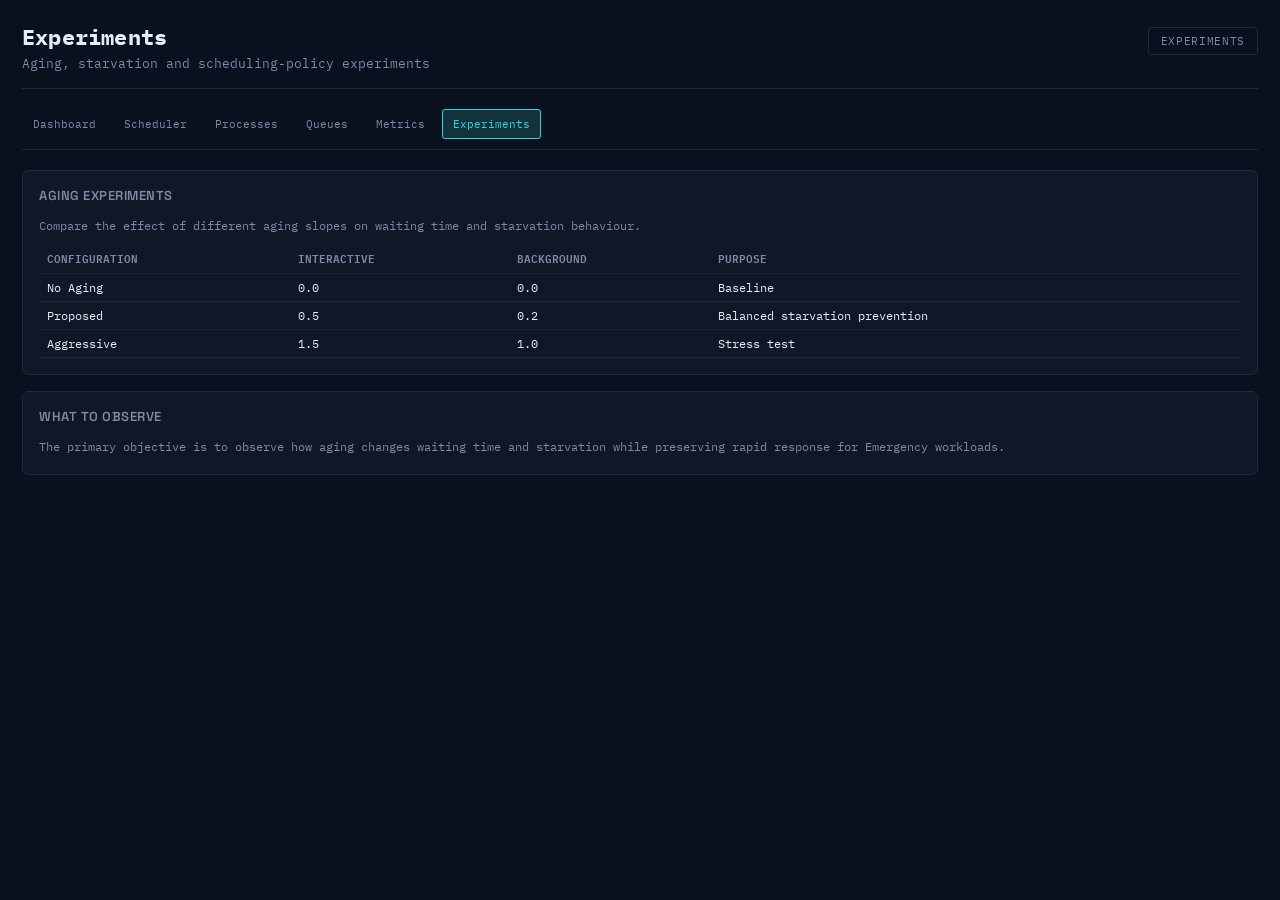
==== frontend/pages/experiments.html @ 885d2069 "build metrics and workload dashboard" ====
<!DOCTYPE html>
<html lang="en">

<head>

    <meta charset="UTF-8">
    <meta name="viewport" content="width=device-width, initial-scale=1.0">

    <title>Experiments - Medicore</title>

    <link rel="stylesheet" href="../css/style.css">

    <link rel="preconnect" href="https://fonts.googleapis.com">
    <link
        href="https://fonts.googleapis.com/css2?family=Space+Grotesk:wght@500;600;700&family=IBM+Plex+Mono:wght@400;500;600;700&display=swap"
        rel="stylesheet">

</head>

<body>

<div class="wrap">

    <div class="topbar">

        <div>
            <div class="title">
                Experiments
            </div>

            <div class="subtitle">
                Aging, starvation and scheduling-policy experiments
            </div>
        </div>

        <div class="status-pill">
            EXPERIMENTS
        </div>

    </div>


    <nav class="main-nav">

        <a href="../index.html" data-page>Dashboard</a>
        <a href="scheduler.html" data-page>Scheduler</a>
        <a href="processes.html" data-page>Processes</a>
        <a href="queues.html" data-page>Queues</a>
        <a href="metrics.html" data-page>Metrics</a>
        <a href="experiments.html" data-page>Experiments</a>

    </nav>


    <section class="panel">

        <h2>
            AGING EXPERIMENTS
        </h2>

        <p class="dashboard-description">

            Compare the effect of different aging slopes on waiting
            time and starvation behaviour.

        </p>

        <table class="results">

            <thead>

                <tr>
                    <th>CONFIGURATION</th>
                    <th>INTERACTIVE</th>
                    <th>BACKGROUND</th>
                    <th>PURPOSE</th>
                </tr>

            </thead>

            <tbody>

                <tr>
                    <td>No Aging</td>
                    <td>0.0</td>
                    <td>0.0</td>
                    <td>Baseline</td>
                </tr>

                <tr>
                    <td>Proposed</td>
                    <td>0.5</td>
                    <td>0.2</td>
                    <td>Balanced starvation prevention</td>
                </tr>

                <tr>
                    <td>Aggressive</td>
                    <td>1.5</td>
                    <td>1.0</td>
                    <td>Stress test</td>
                </tr>

            </tbody>

        </table>

    </section>


    <section class="panel">

        <h2>
            WHAT TO OBSERVE
        </h2>

        <p class="dashboard-description">

            The primary objective is to observe how aging changes
            waiting time and starvation while preserving rapid response
            for Emergency workloads.

        </p>

    </section>

</div>


<script src="../js/common.js"></script>

</body>
</html>
---- frontend/css/style.css ----
:root{
    --bg:#0A101E;
    --panel:#101827;
    --panel-2:#0D1420;
    --line:#1E293B;
    --text:#E7ECF5;
    --muted:#7C8AA5;
    --emergency:#F04353;
    --emergency-dim:#4A1E24;
    --interactive:#2DD4E8;
    --interactive-dim:#12333A;
    --background:#F5B84E;
    --background-dim:#3A2E17;
    --ok:#33D69F;
    --idle:#2A3446;
  }
  *{ box-sizing:border-box; }
  html,body{
    margin:0; padding:0; background:var(--bg); color:var(--text);
    font-family:'IBM Plex Mono', monospace;
    -webkit-font-smoothing:antialiased;
  }
  h1,h2,h3,.headline{ font-family:'Space Grotesk', sans-serif; }

  .wrap{ max-width:1280px; margin:0 auto; padding:22px 22px 60px; }

  .topbar{
    display:flex; align-items:baseline; justify-content:space-between;
    border-bottom:1px solid var(--line); padding-bottom:16px; margin-bottom:20px;
    flex-wrap:wrap; gap:10px;
  }
  .topbar .title{ font-size:22px; font-weight:700; letter-spacing:.2px; }
  .topbar .subtitle{ color:var(--muted); font-size:13px; margin-top:4px; }
  .status-pill{
    font-size:11px; padding:6px 12px; border-radius:3px; border:1px solid var(--line);
    color:var(--muted); letter-spacing:.06em; height:fit-content;
  }
  .status-pill.running{ color:var(--ok); border-color:var(--ok); }
  .status-pill.done{ color:var(--interactive); border-color:var(--interactive); }

  .grid{ display:grid; grid-template-columns: 340px 1fr; gap:20px; align-items:start; }
  @media (max-width: 900px){ .grid{ grid-template-columns: 1fr; } }

  .panel{
    background:var(--panel); border:1px solid var(--line); border-radius:6px;
    padding:16px;
  }
  .panel + .panel{ margin-top:16px; }
  .panel h2{ font-size:13px; margin:0 0 12px; color:var(--muted); font-weight:600; letter-spacing:.04em; }

  /* --- task intake --- */
  .task-row{
    display:grid; grid-template-columns: 4px 1fr auto; gap:10px; align-items:center;
    padding:8px 8px 8px 10px; border:1px solid var(--line); border-radius:4px; margin-bottom:6px;
    background:var(--panel-2);
  }
  .task-row .bar{ width:4px; align-self:stretch; border-radius:2px; }
  .task-row .info .name{ font-size:12.5px; font-weight:600; }
  .task-row .info .meta{ font-size:11px; color:var(--muted); margin-top:2px; }
  .task-row button{
    background:none; border:1px solid var(--line); color:var(--muted);
    border-radius:3px; width:22px; height:22px; cursor:pointer; font-size:13px; line-height:1;
  }
  .task-row button:hover{ color:var(--emergency); border-color:var(--emergency); }

  .queue-tag{ font-size:9.5px; padding:1px 6px; border-radius:2px; letter-spacing:.05em; }
  .queue-tag.q0{ background:var(--emergency-dim); color:var(--emergency); }
  .queue-tag.q1{ background:var(--interactive-dim); color:var(--interactive); }
  .queue-tag.q2{ background:var(--background-dim); color:var(--background); }

  .add-form{ display:grid; grid-template-columns: 1fr 1fr; gap:8px; margin-top:12px; }
  .add-form label{ font-size:10px; color:var(--muted); display:block; margin-bottom:4px; }
  .add-form input, .add-form select{
    width:100%; background:var(--panel-2); border:1px solid var(--line); color:var(--text);
    border-radius:4px; padding:7px 8px; font-family:inherit; font-size:12px;
  }
  .add-form .full{ grid-column:1 / -1; }
  .btn{
    background:var(--idle); border:1px solid var(--line); color:var(--text);
    border-radius:4px; padding:8px 12px; font-family:inherit; font-size:12px; cursor:pointer;
    font-weight:600;
  }
  .btn:hover{ border-color:var(--interactive); color:var(--interactive); }
  .btn.primary{ background:var(--interactive); color:#04222A; border-color:var(--interactive); }
  .btn.primary:hover{ opacity:.9; color:#04222A; }
  .btn:disabled{ opacity:.4; cursor:not-allowed; }
  .btn-row{ display:flex; gap:8px; margin-top:12px; flex-wrap:wrap; }
  .btn-row.presets .btn{ flex:1; min-width:120px; }

  .speed-row{ display:flex; align-items:center; gap:8px; margin-top:12px; font-size:11px; color:var(--muted); }
  .speed-row input[type=range]{ flex:1; }

  /* --- console --- */
  .now-running{
    display:flex; align-items:center; gap:12px; margin-bottom:14px;
  }
  .now-running .badge{
    padding:8px 14px; border-radius:4px; font-weight:700; font-size:13px;
    border:1px solid var(--line); background:var(--panel-2); color:var(--muted);
  }
  .now-running .badge.q0{ background:var(--emergency-dim); color:var(--emergency); border-color:var(--emergency); animation:pulse 1s infinite; }
  .now-running .badge.q1{ background:var(--interactive-dim); color:var(--interactive); border-color:var(--interactive); }
  .now-running .badge.q2{ background:var(--background-dim); color:var(--background); border-color:var(--background); }
  @keyframes pulse{ 0%,100%{ box-shadow:0 0 0 0 rgba(240,67,83,.4);} 50%{ box-shadow:0 0 0 6px rgba(240,67,83,0);} }
  .now-running .tick{ color:var(--muted); font-size:12px; }

  .gantt-wrap{
    background:var(--panel-2); border:1px solid var(--line); border-radius:4px;
    overflow-x:auto; padding:14px 14px 10px;
  }
  .gantt-row{ display:flex; align-items:center; height:26px; margin-bottom:4px; white-space:nowrap; }
  .gantt-row .pid-label{
    width:46px; flex:0 0 46px; font-size:10.5px; color:var(--muted); text-align:right; padding-right:8px;
  }
  .gantt-track{ position:relative; height:20px; }
  .gantt-block{
    position:absolute; top:0; height:20px; border-radius:2px; font-size:9.5px;
    display:flex; align-items:center; justify-content:center; color:#04121A; font-weight:700;
    overflow:hidden;
  }
  .gantt-block.q0{ background:var(--emergency); }
  .gantt-block.q1{ background:var(--interactive); }
  .gantt-block.q2{ background:var(--background); }
  .gantt-axis{ display:flex; font-size:9.5px; color:var(--muted); margin-top:2px; margin-left:46px; }

  .legend{ display:flex; gap:16px; margin:10px 0 16px; font-size:11px; color:var(--muted); }
  .legend span{ display:inline-flex; align-items:center; gap:6px; }
  .legend i{ width:9px; height:9px; border-radius:2px; display:inline-block; }
  .legend i.q0{ background:var(--emergency); }
  .legend i.q1{ background:var(--interactive); }
  .legend i.q2{ background:var(--background); }

  .tiles{ display:grid; grid-template-columns: repeat(5, 1fr); gap:10px; margin:16px 0; }
  @media (max-width: 760px){ .tiles{ grid-template-columns: repeat(2, 1fr); } }
  .tile{
    background:var(--panel-2); border:1px solid var(--line); border-radius:4px;
    padding:12px; text-align:center;
  }
  .tile .label{ font-size:9.5px; color:var(--muted); letter-spacing:.06em; }
  .tile .value{ font-size:24px; font-weight:700; font-family:'Space Grotesk',sans-serif; margin-top:4px; }
  .tile.alert{ border-color:var(--emergency); }
  .tile.alert .value{ color:var(--emergency); }
  .tile.good .value{ color:var(--ok); }

  table.results{ width:100%; border-collapse:collapse; font-size:11.5px; margin-top:6px; }
  table.results th{ text-align:left; color:var(--muted); font-weight:600; padding:6px 8px; border-bottom:1px solid var(--line); font-size:10.5px; }
  table.results td{ padding:6px 8px; border-bottom:1px solid var(--line); }

  .compare-bars{ display:grid; gap:14px; margin-top:6px; }
  .compare-metric .label{ font-size:11px; color:var(--muted); margin-bottom:6px; }
  .bar-line{ display:flex; align-items:center; gap:8px; margin-bottom:4px; }
  .bar-line .name{ width:70px; font-size:10.5px; color:var(--muted); flex:0 0 70px; }
  .bar-line .track{ flex:1; background:var(--panel-2); border-radius:3px; height:16px; position:relative; overflow:hidden; }
  .bar-line .fill{ height:100%; border-radius:3px; }
  .bar-line .fill.fcfs{ background:#8B98AC; }
  .bar-line .fill.amq{ background:var(--ok); }
  .bar-line .num{ width:52px; text-align:right; font-size:11px; flex:0 0 52px; }

  .empty-note{ color:var(--muted); font-size:12px; padding:20px; text-align:center; }
  .footnote{ color:var(--muted); font-size:10.5px; margin-top:18px; line-height:1.6; }
/* ================================
   MAIN NAVIGATION
   ================================ */

.main-nav {
    display: flex;
    gap: 6px;
    margin-bottom: 20px;
    border-bottom: 1px solid var(--line);
    padding-bottom: 10px;
    flex-wrap: wrap;
}

.main-nav a {
    color: var(--muted);
    text-decoration: none;
    font-size: 11px;
    padding: 7px 10px;
    border: 1px solid transparent;
    border-radius: 3px;
}

.main-nav a:hover {
    color: var(--interactive);
    border-color: var(--line);
}

.main-nav a.active {
    color: var(--interactive);
    border-color: var(--interactive);
    background: var(--interactive-dim);
}


/* ================================
   DASHBOARD
   ================================ */

.dashboard-description {
    color: var(--muted);
    font-size: 12px;
    line-height: 1.7;
    margin: 0;
}

.dashboard-grid {
    display: grid;
    grid-template-columns: repeat(3, 1fr);
    gap: 16px;
    margin-top: 16px;
}

.queue-card {
    min-height: 180px;
}

.queue-card h2 {
    color: var(--text);
    font-size: 18px;
    margin: 10px 0;
}

.queue-card p {
    color: var(--muted);
    font-size: 11px;
    line-height: 1.7;
}

.queue-number {
    font-family: 'Space Grotesk', sans-serif;
    font-size: 12px;
    font-weight: 700;
}

.queue-policy {
    margin-top: 20px;
    font-size: 9px;
    letter-spacing: .08em;
}


/* Queue-specific indicators */

.emergency-card {
    border-top: 3px solid var(--emergency);
}

.emergency-card .queue-number,
.emergency-card .queue-policy {
    color: var(--emergency);
}

.interactive-card {
    border-top: 3px solid var(--interactive);
}

.interactive-card .queue-number,
.interactive-card .queue-policy {
    color: var(--interactive);
}

.background-card {
    border-top: 3px solid var(--background);
}

.background-card .queue-number,
.background-card .queue-policy {
    color: var(--background);
}


@media (max-width: 900px) {

    .dashboard-grid {
        grid-template-columns: 1fr;
    }

}

.queue-process {
    border: 1px solid var(--line);
    background: var(--panel-2);
    padding: 12px;
    margin-top: 8px;
    font-size: 11px;
}

.queue-process strong {
    color: var(--interactive);
}

.queue-process span {
    color: var(--muted);
    margin-left: 10px;
}

.metric-box {
    min-height: 130px;
}

.metric-label {
    color: var(--muted);
    font-size: 10px;
    letter-spacing: .08em;
    margin-bottom: 12px;
}

.metric-value {
    font-family: 'Space Grotesk', sans-serif;
    font-size: 30px;
    font-weight: 700;
    color: var(--text);
}

.metric-unit {
    color: var(--muted);
    font-size: 9px;
    margin-top: 6px;
    text-transform: uppercase;
}
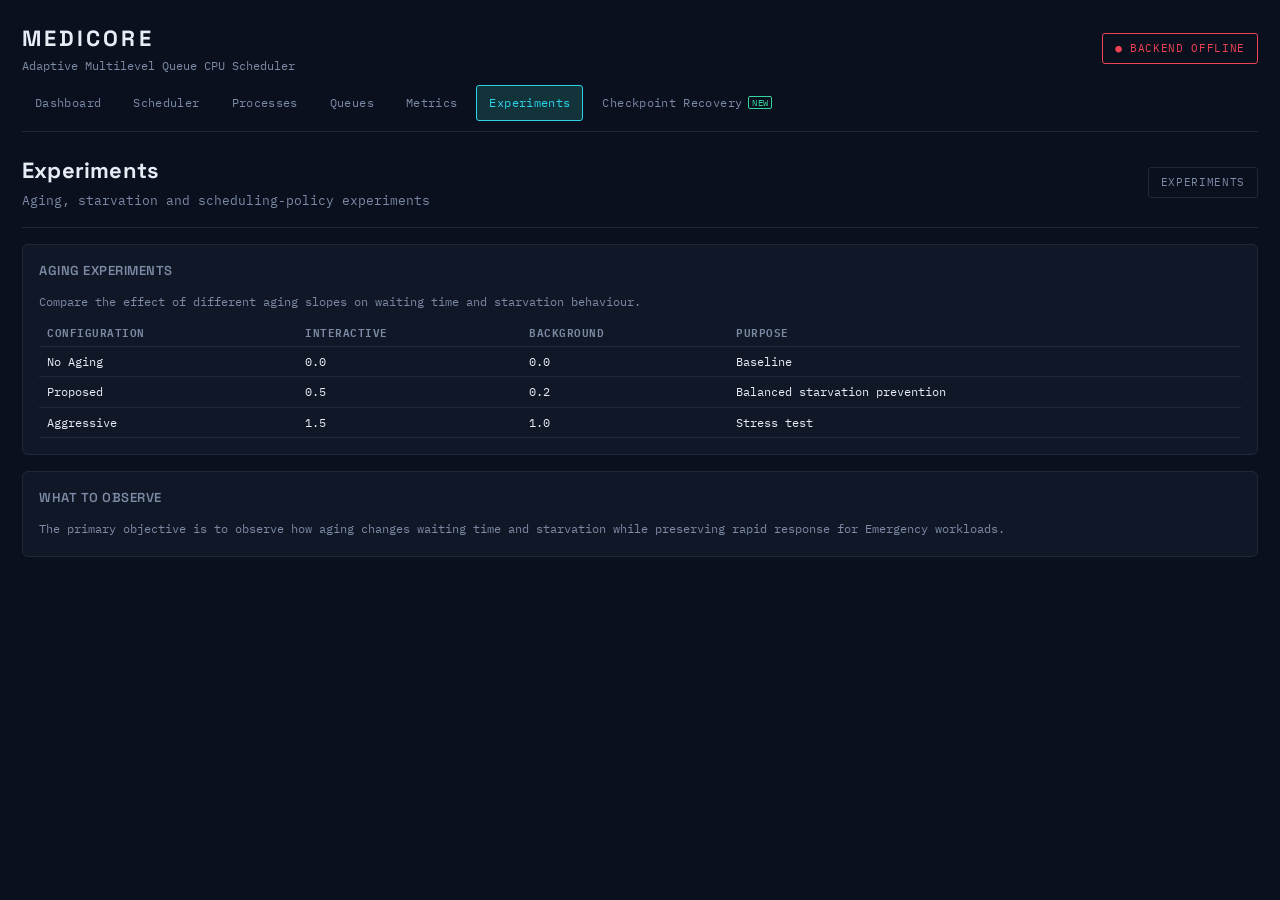
==== commit 20559839: "Add checkpoint-based recovery to Medicore please work" ====
--- a/frontend/pages/experiments.html
+++ b/frontend/pages/experiments.html
@@ -9,19 +9,17 @@
     <title>Experiments - Medicore</title>
 
     <link rel="stylesheet" href="../css/style.css">
-
-    <link rel="preconnect" href="https://fonts.googleapis.com">
-    <link
-        href="https://fonts.googleapis.com/css2?family=Space+Grotesk:wght@500;600;700&family=IBM+Plex+Mono:wght@400;500;600;700&display=swap"
-        rel="stylesheet">
-
+    
+        <script src="../js/nav.js" defer></script>
 </head>
 
 <body>
 
 <div class="wrap">
 
-    <div class="topbar">
+    <div id="medicore-nav"></div>
+
+    <div class="page-head">
 
         <div>
             <div class="title">
@@ -40,16 +38,7 @@
     </div>
 
 
-    <nav class="main-nav">
-
-        <a href="../index.html" data-page>Dashboard</a>
-        <a href="scheduler.html" data-page>Scheduler</a>
-        <a href="processes.html" data-page>Processes</a>
-        <a href="queues.html" data-page>Queues</a>
-        <a href="metrics.html" data-page>Metrics</a>
-        <a href="experiments.html" data-page>Experiments</a>
-
-    </nav>
+    
 
 
     <section class="panel">
@@ -65,6 +54,7 @@
 
         </p>
 
+        <div class="table-wrap">
         <table class="results">
 
             <thead>
@@ -104,6 +94,7 @@
             </tbody>
 
         </table>
+        </div>
 
     </section>
 
--- a/frontend/css/style.css
+++ b/frontend/css/style.css
@@ -1,321 +1,518 @@
-
-  :root{
-    --bg:#0A101E;
-    --panel:#101827;
-    --panel-2:#0D1420;
-    --line:#1E293B;
-    --text:#E7ECF5;
-    --muted:#7C8AA5;
-    --emergency:#F04353;
-    --emergency-dim:#4A1E24;
-    --interactive:#2DD4E8;
-    --interactive-dim:#12333A;
-    --background:#F5B84E;
-    --background-dim:#3A2E17;
-    --ok:#33D69F;
-    --idle:#2A3446;
-  }
-  *{ box-sizing:border-box; }
-  html,body{
-    margin:0; padding:0; background:var(--bg); color:var(--text);
-    font-family:'IBM Plex Mono', monospace;
-    -webkit-font-smoothing:antialiased;
-  }
-  h1,h2,h3,.headline{ font-family:'Space Grotesk', sans-serif; }
-
-  .wrap{ max-width:1280px; margin:0 auto; padding:22px 22px 60px; }
-
-  .topbar{
-    display:flex; align-items:baseline; justify-content:space-between;
-    border-bottom:1px solid var(--line); padding-bottom:16px; margin-bottom:20px;
-    flex-wrap:wrap; gap:10px;
-  }
-  .topbar .title{ font-size:22px; font-weight:700; letter-spacing:.2px; }
-  .topbar .subtitle{ color:var(--muted); font-size:13px; margin-top:4px; }
-  .status-pill{
-    font-size:11px; padding:6px 12px; border-radius:3px; border:1px solid var(--line);
-    color:var(--muted); letter-spacing:.06em; height:fit-content;
-  }
-  .status-pill.running{ color:var(--ok); border-color:var(--ok); }
-  .status-pill.done{ color:var(--interactive); border-color:var(--interactive); }
-
-  .grid{ display:grid; grid-template-columns: 340px 1fr; gap:20px; align-items:start; }
-  @media (max-width: 900px){ .grid{ grid-template-columns: 1fr; } }
-
-  .panel{
-    background:var(--panel); border:1px solid var(--line); border-radius:6px;
-    padding:16px;
-  }
-  .panel + .panel{ margin-top:16px; }
-  .panel h2{ font-size:13px; margin:0 0 12px; color:var(--muted); font-weight:600; letter-spacing:.04em; }
-
-  /* --- task intake --- */
-  .task-row{
-    display:grid; grid-template-columns: 4px 1fr auto; gap:10px; align-items:center;
-    padding:8px 8px 8px 10px; border:1px solid var(--line); border-radius:4px; margin-bottom:6px;
-    background:var(--panel-2);
-  }
-  .task-row .bar{ width:4px; align-self:stretch; border-radius:2px; }
-  .task-row .info .name{ font-size:12.5px; font-weight:600; }
-  .task-row .info .meta{ font-size:11px; color:var(--muted); margin-top:2px; }
-  .task-row button{
-    background:none; border:1px solid var(--line); color:var(--muted);
-    border-radius:3px; width:22px; height:22px; cursor:pointer; font-size:13px; line-height:1;
-  }
-  .task-row button:hover{ color:var(--emergency); border-color:var(--emergency); }
-
-  .queue-tag{ font-size:9.5px; padding:1px 6px; border-radius:2px; letter-spacing:.05em; }
-  .queue-tag.q0{ background:var(--emergency-dim); color:var(--emergency); }
-  .queue-tag.q1{ background:var(--interactive-dim); color:var(--interactive); }
-  .queue-tag.q2{ background:var(--background-dim); color:var(--background); }
-
-  .add-form{ display:grid; grid-template-columns: 1fr 1fr; gap:8px; margin-top:12px; }
-  .add-form label{ font-size:10px; color:var(--muted); display:block; margin-bottom:4px; }
-  .add-form input, .add-form select{
-    width:100%; background:var(--panel-2); border:1px solid var(--line); color:var(--text);
-    border-radius:4px; padding:7px 8px; font-family:inherit; font-size:12px;
-  }
-  .add-form .full{ grid-column:1 / -1; }
-  .btn{
-    background:var(--idle); border:1px solid var(--line); color:var(--text);
-    border-radius:4px; padding:8px 12px; font-family:inherit; font-size:12px; cursor:pointer;
-    font-weight:600;
-  }
-  .btn:hover{ border-color:var(--interactive); color:var(--interactive); }
-  .btn.primary{ background:var(--interactive); color:#04222A; border-color:var(--interactive); }
-  .btn.primary:hover{ opacity:.9; color:#04222A; }
-  .btn:disabled{ opacity:.4; cursor:not-allowed; }
-  .btn-row{ display:flex; gap:8px; margin-top:12px; flex-wrap:wrap; }
-  .btn-row.presets .btn{ flex:1; min-width:120px; }
-
-  .speed-row{ display:flex; align-items:center; gap:8px; margin-top:12px; font-size:11px; color:var(--muted); }
-  .speed-row input[type=range]{ flex:1; }
-
-  /* --- console --- */
-  .now-running{
-    display:flex; align-items:center; gap:12px; margin-bottom:14px;
-  }
-  .now-running .badge{
-    padding:8px 14px; border-radius:4px; font-weight:700; font-size:13px;
-    border:1px solid var(--line); background:var(--panel-2); color:var(--muted);
-  }
-  .now-running .badge.q0{ background:var(--emergency-dim); color:var(--emergency); border-color:var(--emergency); animation:pulse 1s infinite; }
-  .now-running .badge.q1{ background:var(--interactive-dim); color:var(--interactive); border-color:var(--interactive); }
-  .now-running .badge.q2{ background:var(--background-dim); color:var(--background); border-color:var(--background); }
-  @keyframes pulse{ 0%,100%{ box-shadow:0 0 0 0 rgba(240,67,83,.4);} 50%{ box-shadow:0 0 0 6px rgba(240,67,83,0);} }
-  .now-running .tick{ color:var(--muted); font-size:12px; }
-
-  .gantt-wrap{
-    background:var(--panel-2); border:1px solid var(--line); border-radius:4px;
-    overflow-x:auto; padding:14px 14px 10px;
-  }
-  .gantt-row{ display:flex; align-items:center; height:26px; margin-bottom:4px; white-space:nowrap; }
-  .gantt-row .pid-label{
-    width:46px; flex:0 0 46px; font-size:10.5px; color:var(--muted); text-align:right; padding-right:8px;
-  }
-  .gantt-track{ position:relative; height:20px; }
-  .gantt-block{
-    position:absolute; top:0; height:20px; border-radius:2px; font-size:9.5px;
-    display:flex; align-items:center; justify-content:center; color:#04121A; font-weight:700;
-    overflow:hidden;
-  }
-  .gantt-block.q0{ background:var(--emergency); }
-  .gantt-block.q1{ background:var(--interactive); }
-  .gantt-block.q2{ background:var(--background); }
-  .gantt-axis{ display:flex; font-size:9.5px; color:var(--muted); margin-top:2px; margin-left:46px; }
-
-  .legend{ display:flex; gap:16px; margin:10px 0 16px; font-size:11px; color:var(--muted); }
-  .legend span{ display:inline-flex; align-items:center; gap:6px; }
-  .legend i{ width:9px; height:9px; border-radius:2px; display:inline-block; }
-  .legend i.q0{ background:var(--emergency); }
-  .legend i.q1{ background:var(--interactive); }
-  .legend i.q2{ background:var(--background); }
-
-  .tiles{ display:grid; grid-template-columns: repeat(5, 1fr); gap:10px; margin:16px 0; }
-  @media (max-width: 760px){ .tiles{ grid-template-columns: repeat(2, 1fr); } }
-  .tile{
-    background:var(--panel-2); border:1px solid var(--line); border-radius:4px;
-    padding:12px; text-align:center;
-  }
-  .tile .label{ font-size:9.5px; color:var(--muted); letter-spacing:.06em; }
-  .tile .value{ font-size:24px; font-weight:700; font-family:'Space Grotesk',sans-serif; margin-top:4px; }
-  .tile.alert{ border-color:var(--emergency); }
-  .tile.alert .value{ color:var(--emergency); }
-  .tile.good .value{ color:var(--ok); }
-
-  table.results{ width:100%; border-collapse:collapse; font-size:11.5px; margin-top:6px; }
-  table.results th{ text-align:left; color:var(--muted); font-weight:600; padding:6px 8px; border-bottom:1px solid var(--line); font-size:10.5px; }
-  table.results td{ padding:6px 8px; border-bottom:1px solid var(--line); }
-
-  .compare-bars{ display:grid; gap:14px; margin-top:6px; }
-  .compare-metric .label{ font-size:11px; color:var(--muted); margin-bottom:6px; }
-  .bar-line{ display:flex; align-items:center; gap:8px; margin-bottom:4px; }
-  .bar-line .name{ width:70px; font-size:10.5px; color:var(--muted); flex:0 0 70px; }
-  .bar-line .track{ flex:1; background:var(--panel-2); border-radius:3px; height:16px; position:relative; overflow:hidden; }
-  .bar-line .fill{ height:100%; border-radius:3px; }
-  .bar-line .fill.fcfs{ background:#8B98AC; }
-  .bar-line .fill.amq{ background:var(--ok); }
-  .bar-line .num{ width:52px; text-align:right; font-size:11px; flex:0 0 52px; }
-
-  .empty-note{ color:var(--muted); font-size:12px; padding:20px; text-align:center; }
-  .footnote{ color:var(--muted); font-size:10.5px; margin-top:18px; line-height:1.6; }
-/* ================================
-   MAIN NAVIGATION
-   ================================ */
+/* ==========================================================================
+   Medicore — shared stylesheet
+   Dark clinical-console theme. Fonts are loaded here so every page gets the
+   same typography no matter which HTML file is opened first.
+   ========================================================================== */
+@import url("https://fonts.googleapis.com/css2?family=Space+Grotesk:wght@500;600;700&family=IBM+Plex+Mono:wght@400;500;600;700&display=swap");
+
+:root {
+  --bg: #0A101E;
+  --panel: #101827;
+  --panel-2: #0D1420;
+  --line: #1E293B;
+  --text: #E7ECF5;
+  --muted: #7C8AA5;
+  --emergency: #F04353;
+  --emergency-dim: #4A1E24;
+  --interactive: #2DD4E8;
+  --interactive-dim: #12333A;
+  --background: #F5B84E;
+  --background-dim: #3A2E17;
+  --ok: #33D69F;
+  --ok-dim: #123B30;
+  --warn: #F5B84E;
+  --idle: #2A3446;
+
+  --font-body: 'IBM Plex Mono', ui-monospace, SFMono-Regular, Menlo, Consolas, monospace;
+  --font-head: 'Space Grotesk', system-ui, -apple-system, 'Segoe UI', sans-serif;
+
+  --space-1: 6px;
+  --space-2: 10px;
+  --space-3: 16px;
+  --space-4: 22px;
+  --radius: 6px;
+  --radius-sm: 4px;
+}
+
+* { box-sizing: border-box; }
+
+html, body {
+  margin: 0;
+  padding: 0;
+  background: var(--bg);
+  color: var(--text);
+  font-family: var(--font-body);
+  font-size: 14px;
+  line-height: 1.5;
+  -webkit-font-smoothing: antialiased;
+}
+
+h1, h2, h3, .headline { font-family: var(--font-head); }
+h1 { font-size: 20px; margin: 0 0 var(--space-2); letter-spacing: .02em; }
+a { color: var(--interactive); }
+
+:focus-visible {
+  outline: 2px solid var(--interactive);
+  outline-offset: 2px;
+}
+
+/* ---------- page frame ---------- */
+
+.wrap, .app {
+  max-width: 1280px;
+  margin: 0 auto;
+  padding: var(--space-4) var(--space-4) 60px;
+}
+
+.topbar, .page-head {
+  display: flex;
+  align-items: center;
+  justify-content: space-between;
+  gap: var(--space-2);
+  flex-wrap: wrap;
+  border-bottom: 1px solid var(--line);
+  padding-bottom: var(--space-3);
+  margin-bottom: var(--space-3);
+}
+
+.topbar .title, .page-head .title { font-size: 22px; font-weight: 700; letter-spacing: .2px; font-family: var(--font-head); }
+.topbar .subtitle, .page-head .subtitle { color: var(--muted); font-size: 13px; margin-top: 4px; }
+
+.brand {
+  font-family: var(--font-head);
+  font-size: 22px;
+  font-weight: 700;
+  letter-spacing: .14em;
+}
+
+.site-header { margin-bottom: var(--space-2); border-bottom: 0; padding-bottom: 0; }
+.site-header .subtitle { color: var(--muted); font-size: 12px; margin-top: 2px; }
+
+.status-pill, .top-status, .status {
+  font-size: 11px;
+  padding: 6px 12px;
+  border-radius: 3px;
+  border: 1px solid var(--line);
+  color: var(--muted);
+  letter-spacing: .06em;
+  height: fit-content;
+  white-space: nowrap;
+}
+.status-pill.running { color: var(--ok); border-color: var(--ok); }
+.status-pill.done { color: var(--interactive); border-color: var(--interactive); }
+.status-pill.ok, .top-status.ok { color: var(--ok); border-color: var(--ok); }
+.status-pill.warn { color: var(--warn); border-color: var(--warn); }
+.status-pill.bad, .top-status.bad { color: var(--emergency); border-color: var(--emergency); }
+
+/* ---------- navigation (rendered by js/nav.js) ---------- */
 
 .main-nav {
-    display: flex;
-    gap: 6px;
-    margin-bottom: 20px;
-    border-bottom: 1px solid var(--line);
-    padding-bottom: 10px;
-    flex-wrap: wrap;
+  display: flex;
+  gap: var(--space-1);
+  margin-bottom: var(--space-4);
+  border-bottom: 1px solid var(--line);
+  padding-bottom: var(--space-2);
+  flex-wrap: wrap;
 }
 
 .main-nav a {
-    color: var(--muted);
-    text-decoration: none;
-    font-size: 11px;
-    padding: 7px 10px;
-    border: 1px solid transparent;
-    border-radius: 3px;
-}
-
-.main-nav a:hover {
-    color: var(--interactive);
-    border-color: var(--line);
-}
-
+  color: var(--muted);
+  text-decoration: none;
+  font-size: 12px;
+  padding: 8px 12px;
+  border: 1px solid transparent;
+  border-radius: 3px;
+  letter-spacing: .03em;
+  transition: color .15s, border-color .15s, background .15s;
+}
+.main-nav a:hover { color: var(--interactive); border-color: var(--line); }
 .main-nav a.active {
-    color: var(--interactive);
-    border-color: var(--interactive);
-    background: var(--interactive-dim);
-}
-
-
-/* ================================
-   DASHBOARD
-   ================================ */
+  color: var(--interactive);
+  border-color: var(--interactive);
+  background: var(--interactive-dim);
+}
+.main-nav a.nav-new::after {
+  content: "NEW";
+  margin-left: 6px;
+  font-size: 8.5px;
+  color: var(--ok);
+  border: 1px solid var(--ok);
+  border-radius: 2px;
+  padding: 0 3px;
+  vertical-align: 1px;
+}
+
+/* ---------- layout primitives ---------- */
+
+.grid { display: grid; grid-template-columns: 340px minmax(0, 1fr); gap: 20px; align-items: start; }
+.grid > * { min-width: 0; }
+
+.panel {
+  background: var(--panel);
+  border: 1px solid var(--line);
+  border-radius: var(--radius);
+  padding: var(--space-3);
+}
+.panel + .panel { margin-top: var(--space-3); }
+.panel h1 { font-size: 16px; margin: 0 0 var(--space-2); }
+.panel h2 {
+  font-size: 13px;
+  margin: 0 0 12px;
+  color: var(--muted);
+  font-weight: 600;
+  letter-spacing: .04em;
+}
+.panel-title {
+  font-family: var(--font-head);
+  font-size: 13px;
+  font-weight: 600;
+  letter-spacing: .04em;
+  color: var(--muted);
+  margin-bottom: 12px;
+}
+.panel .dashboard-grid .panel { margin-top: 0; }
 
 .dashboard-description {
-    color: var(--muted);
-    font-size: 12px;
-    line-height: 1.7;
-    margin: 0;
+  color: var(--muted);
+  font-size: 12px;
+  line-height: 1.7;
+  margin: 0;
 }
 
 .dashboard-grid {
-    display: grid;
-    grid-template-columns: repeat(3, 1fr);
-    gap: 16px;
-    margin-top: 16px;
-}
-
-.queue-card {
-    min-height: 180px;
-}
-
-.queue-card h2 {
-    color: var(--text);
-    font-size: 18px;
-    margin: 10px 0;
-}
-
-.queue-card p {
-    color: var(--muted);
-    font-size: 11px;
-    line-height: 1.7;
-}
-
-.queue-number {
-    font-family: 'Space Grotesk', sans-serif;
-    font-size: 12px;
-    font-weight: 700;
-}
-
-.queue-policy {
-    margin-top: 20px;
-    font-size: 9px;
-    letter-spacing: .08em;
-}
-
-
-/* Queue-specific indicators */
-
-.emergency-card {
-    border-top: 3px solid var(--emergency);
-}
-
-.emergency-card .queue-number,
-.emergency-card .queue-policy {
-    color: var(--emergency);
-}
-
-.interactive-card {
-    border-top: 3px solid var(--interactive);
-}
-
-.interactive-card .queue-number,
-.interactive-card .queue-policy {
-    color: var(--interactive);
-}
-
-.background-card {
-    border-top: 3px solid var(--background);
-}
-
-.background-card .queue-number,
-.background-card .queue-policy {
-    color: var(--background);
-}
-
+  display: grid;
+  grid-template-columns: repeat(auto-fit, minmax(210px, 1fr));
+  gap: var(--space-3);
+  margin-top: var(--space-3);
+}
+
+/* ---------- queue cards / metric boxes ---------- */
+
+.queue-card { min-height: 180px; }
+.queue-card h2 { color: var(--text); font-size: 18px; margin: 10px 0; letter-spacing: 0; }
+.queue-card p { color: var(--muted); font-size: 12px; line-height: 1.7; margin: 0; }
+.queue-number { font-family: var(--font-head); font-size: 12px; font-weight: 700; }
+.queue-policy { margin-top: 20px; font-size: 10px; letter-spacing: .08em; }
+
+.emergency-card { border-top: 3px solid var(--emergency); }
+.emergency-card .queue-number, .emergency-card .queue-policy { color: var(--emergency); }
+.interactive-card { border-top: 3px solid var(--interactive); }
+.interactive-card .queue-number, .interactive-card .queue-policy { color: var(--interactive); }
+.background-card { border-top: 3px solid var(--background); }
+.background-card .queue-number, .background-card .queue-policy { color: var(--background); }
+
+.queue-process {
+  border: 1px solid var(--line);
+  border-radius: var(--radius-sm);
+  background: var(--panel-2);
+  padding: 12px;
+  margin-top: 8px;
+  font-size: 12px;
+}
+.queue-process strong { color: var(--interactive); }
+.queue-process span { color: var(--muted); margin-left: 10px; }
+
+.metric-box { min-height: 130px; }
+.metric-label { color: var(--muted); font-size: 10px; letter-spacing: .08em; margin-bottom: 12px; }
+.metric-value { font-family: var(--font-head); font-size: 30px; font-weight: 700; color: var(--text); line-height: 1.1; }
+.metric-unit { color: var(--muted); font-size: 10px; margin-top: 6px; text-transform: uppercase; }
+
+/* ---------- buttons ---------- */
+
+.btn, .button {
+  display: inline-flex;
+  align-items: center;
+  justify-content: center;
+  gap: 6px;
+  background: var(--idle);
+  border: 1px solid var(--line);
+  color: var(--text);
+  border-radius: var(--radius-sm);
+  padding: 9px 14px;
+  font-family: inherit;
+  font-size: 12px;
+  font-weight: 600;
+  letter-spacing: .03em;
+  line-height: 1.2;
+  text-decoration: none;
+  cursor: pointer;
+  transition: border-color .15s, color .15s, background .15s, opacity .15s;
+}
+.btn:hover, .button:hover { border-color: var(--interactive); color: var(--interactive); }
+.btn.primary { background: var(--interactive); color: #04222A; border-color: var(--interactive); }
+.btn.primary:hover { opacity: .9; color: #04222A; }
+.btn.danger { border-color: var(--emergency); color: var(--emergency); background: transparent; }
+.btn.danger:hover { background: var(--emergency-dim); color: var(--emergency); border-color: var(--emergency); }
+.btn.success { border-color: var(--ok); color: var(--ok); background: transparent; }
+.btn.success:hover { background: var(--ok-dim); color: var(--ok); border-color: var(--ok); }
+.btn.small { padding: 4px 9px; font-size: 11px; }
+.btn:disabled, .btn[aria-busy="true"] { opacity: .45; cursor: not-allowed; }
+.btn[aria-busy="true"]::before {
+  content: "";
+  width: 11px; height: 11px;
+  border: 2px solid currentColor; border-right-color: transparent; border-radius: 50%;
+  animation: spin .7s linear infinite;
+}
+/* legacy anchor-style button used on the dashboard */
+.button { background: transparent; border-color: var(--interactive); color: var(--interactive); }
+.button:hover { background: var(--interactive-dim); }
+
+.btn-row { display: flex; gap: 8px; margin-top: 12px; flex-wrap: wrap; }
+.btn-row.presets .btn { flex: 1; min-width: 110px; }
+.btn-row .btn.grow { flex: 1; }
+
+/* ---------- forms ---------- */
+
+.add-form, .form-grid { display: grid; grid-template-columns: 1fr 1fr; gap: 8px; margin-top: 12px; }
+.add-form label, .form-grid label, .field-label {
+  font-size: 10px; color: var(--muted); display: block; margin-bottom: 4px; letter-spacing: .04em;
+}
+.add-form input, .add-form select, .form-grid input, .form-grid select, .control {
+  width: 100%;
+  background: var(--panel-2);
+  border: 1px solid var(--line);
+  color: var(--text);
+  border-radius: var(--radius-sm);
+  padding: 8px 9px;
+  font-family: inherit;
+  font-size: 12px;
+}
+.add-form input:focus, .add-form select:focus, .form-grid input:focus, .form-grid select:focus, .control:focus {
+  border-color: var(--interactive);
+  outline: none;
+}
+.add-form .full, .form-grid .full { grid-column: 1 / -1; }
+
+.speed-row { display: flex; align-items: center; gap: 8px; margin-top: 12px; font-size: 11px; color: var(--muted); }
+.speed-row input[type=range] { flex: 1; }
+
+/* ---------- scheduler console ---------- */
+
+.task-row {
+  display: grid;
+  grid-template-columns: 4px 1fr auto;
+  gap: 10px;
+  align-items: center;
+  padding: 8px 8px 8px 10px;
+  border: 1px solid var(--line);
+  border-radius: var(--radius-sm);
+  margin-bottom: 6px;
+  background: var(--panel-2);
+}
+.task-row .bar { width: 4px; align-self: stretch; border-radius: 2px; }
+.task-row .info .name { font-size: 12.5px; font-weight: 600; }
+.task-row .info .meta { font-size: 11px; color: var(--muted); margin-top: 2px; }
+.task-row button {
+  background: none; border: 1px solid var(--line); color: var(--muted);
+  border-radius: 3px; width: 24px; height: 24px; cursor: pointer; font-size: 13px; line-height: 1;
+}
+.task-row button:hover { color: var(--emergency); border-color: var(--emergency); }
+
+.queue-tag { font-size: 9.5px; padding: 1px 6px; border-radius: 2px; letter-spacing: .05em; }
+.queue-tag.q0 { background: var(--emergency-dim); color: var(--emergency); }
+.queue-tag.q1 { background: var(--interactive-dim); color: var(--interactive); }
+.queue-tag.q2 { background: var(--background-dim); color: var(--background); }
+
+.now-running { display: flex; align-items: center; flex-wrap: wrap; gap: 12px; margin-bottom: 14px; }
+.now-running .badge {
+  padding: 8px 14px; border-radius: var(--radius-sm); font-weight: 700; font-size: 13px;
+  border: 1px solid var(--line); background: var(--panel-2); color: var(--muted);
+}
+.now-running .badge.q0 { background: var(--emergency-dim); color: var(--emergency); border-color: var(--emergency); animation: pulse 1s infinite; }
+.now-running .badge.q1 { background: var(--interactive-dim); color: var(--interactive); border-color: var(--interactive); }
+.now-running .badge.q2 { background: var(--background-dim); color: var(--background); border-color: var(--background); }
+.now-running .tick { color: var(--muted); font-size: 12px; }
+
+@keyframes pulse { 0%, 100% { box-shadow: 0 0 0 0 rgba(240,67,83,.4); } 50% { box-shadow: 0 0 0 6px rgba(240,67,83,0); } }
+@keyframes spin { to { transform: rotate(360deg); } }
+
+.gantt-wrap {
+  background: var(--panel-2);
+  border: 1px solid var(--line);
+  border-radius: var(--radius-sm);
+  overflow-x: auto;
+  padding: 14px 14px 10px;
+}
+.gantt-row { display: flex; align-items: center; height: 26px; margin-bottom: 4px; white-space: nowrap; }
+.gantt-row .pid-label { width: 46px; flex: 0 0 46px; font-size: 11px; color: var(--muted); text-align: right; padding-right: 8px; }
+.gantt-track { position: relative; height: 20px; }
+.gantt-block {
+  position: absolute; top: 0; height: 20px; border-radius: 2px; font-size: 9.5px;
+  display: flex; align-items: center; justify-content: center; color: #04121A; font-weight: 700; overflow: hidden;
+}
+.gantt-block.q0 { background: var(--emergency); }
+.gantt-block.q1 { background: var(--interactive); }
+.gantt-block.q2 { background: var(--background); }
+.gantt-axis { display: flex; font-size: 10px; color: var(--muted); margin-top: 2px; margin-left: 46px; }
+
+.legend { display: flex; flex-wrap: wrap; gap: 16px; margin: 10px 0 16px; font-size: 11px; color: var(--muted); }
+.legend span { display: inline-flex; align-items: center; gap: 6px; }
+.legend i { width: 9px; height: 9px; border-radius: 2px; display: inline-block; }
+.legend i.q0 { background: var(--emergency); }
+.legend i.q1 { background: var(--interactive); }
+.legend i.q2 { background: var(--background); }
+
+.tiles { display: grid; grid-template-columns: repeat(5, minmax(0, 1fr)); gap: 10px; margin: 16px 0; }
+.tiles.cols-6 { grid-template-columns: repeat(6, minmax(0, 1fr)); }
+.tiles.cols-4 { grid-template-columns: repeat(4, minmax(0, 1fr)); }
+.tile {
+  background: var(--panel-2); border: 1px solid var(--line); border-radius: var(--radius-sm);
+  padding: 12px; text-align: center; min-width: 0;
+}
+.tile .label { font-size: 10px; color: var(--muted); letter-spacing: .06em; }
+.tile .value { font-size: 24px; font-weight: 700; font-family: var(--font-head); margin-top: 4px; overflow-wrap: anywhere; }
+.tile .sub { font-size: 10px; color: var(--muted); margin-top: 2px; }
+.tile.alert { border-color: var(--emergency); }
+.tile.alert .value { color: var(--emergency); }
+.tile.good .value { color: var(--ok); }
+.tile.warn .value { color: var(--warn); }
+
+/* ---------- tables ---------- */
+
+.table-wrap { overflow-x: auto; -webkit-overflow-scrolling: touch; }
+
+table { width: 100%; border-collapse: collapse; font-size: 12px; }
+table th {
+  text-align: left; color: var(--muted); font-weight: 600; padding: 8px 10px;
+  border-bottom: 1px solid var(--line); font-size: 10.5px; letter-spacing: .05em; white-space: nowrap;
+}
+table td { padding: 8px 10px; border-bottom: 1px solid var(--line); vertical-align: middle; }
+table tbody tr:hover td { background: rgba(255, 255, 255, .02); }
+table.results { margin-top: 6px; }
+table.results th { padding: 6px 8px; }
+table.results td { padding: 6px 8px; font-size: 11.5px; }
+
+.compare-bars { display: grid; gap: 14px; margin-top: 6px; }
+.compare-metric .label { font-size: 11px; color: var(--muted); margin-bottom: 6px; }
+.bar-line { display: flex; align-items: center; gap: 8px; margin-bottom: 4px; }
+.bar-line .name { width: 70px; font-size: 10.5px; color: var(--muted); flex: 0 0 70px; }
+.bar-line .track { flex: 1; background: var(--panel-2); border-radius: 3px; height: 16px; position: relative; overflow: hidden; }
+.bar-line .fill { height: 100%; border-radius: 3px; }
+.bar-line .fill.fcfs { background: #8B98AC; }
+.bar-line .fill.amq { background: var(--ok); }
+.bar-line .num { width: 52px; text-align: right; font-size: 11px; flex: 0 0 52px; }
+
+.empty-note { color: var(--muted); font-size: 12px; padding: 20px; text-align: center; }
+.footnote { color: var(--muted); font-size: 11px; margin-top: 18px; line-height: 1.6; }
+
+footer {
+  margin-top: 40px;
+  padding-top: var(--space-3);
+  border-top: 1px solid var(--line);
+  text-align: center;
+  color: var(--muted);
+  font-size: 11px;
+  letter-spacing: .08em;
+}
+
+/* ---------- feedback: toasts, banners, badges ---------- */
+
+.toast-stack {
+  position: fixed; right: 16px; bottom: 16px; z-index: 1000;
+  display: flex; flex-direction: column; gap: 8px; max-width: min(380px, calc(100vw - 32px));
+}
+.toast {
+  background: var(--panel); border: 1px solid var(--line); border-left-width: 4px; border-radius: var(--radius-sm);
+  padding: 10px 14px; font-size: 12px; line-height: 1.5; box-shadow: 0 6px 24px rgba(0, 0, 0, .45);
+  animation: toast-in .18s ease-out;
+}
+.toast.success { border-left-color: var(--ok); }
+.toast.error { border-left-color: var(--emergency); }
+.toast.info { border-left-color: var(--interactive); }
+@keyframes toast-in { from { opacity: 0; transform: translateY(8px); } to { opacity: 1; transform: none; } }
+
+.banner {
+  border: 1px solid var(--line); border-left-width: 4px; border-radius: var(--radius-sm);
+  background: var(--panel); padding: 10px 14px; font-size: 12px; line-height: 1.6; margin-bottom: var(--space-3);
+}
+.banner.info { border-left-color: var(--interactive); }
+.banner.warn { border-left-color: var(--warn); }
+.banner.error { border-left-color: var(--emergency); }
+.banner.success { border-left-color: var(--ok); }
+.banner strong { color: var(--text); }
+.banner code, .code {
+  background: var(--panel-2); border: 1px solid var(--line); border-radius: 3px; padding: 1px 6px; font-size: 11.5px;
+}
+
+.badge-tag {
+  display: inline-block; font-size: 10px; font-weight: 600; letter-spacing: .05em;
+  padding: 2px 7px; border-radius: 3px; border: 1px solid var(--line); color: var(--muted); white-space: nowrap;
+}
+.badge-tag.ok { color: var(--ok); border-color: var(--ok); background: var(--ok-dim); }
+.badge-tag.bad { color: var(--emergency); border-color: var(--emergency); background: var(--emergency-dim); }
+.badge-tag.warn { color: var(--warn); border-color: var(--warn); background: var(--background-dim); }
+.badge-tag.info { color: var(--interactive); border-color: var(--interactive); background: var(--interactive-dim); }
+
+/* ---------- recovery page ---------- */
+
+.stack > * + * { margin-top: var(--space-3); }
+.section-gap { margin-top: var(--space-3); }
+.help { font-size: 11px; color: var(--muted); line-height: 1.6; margin: 8px 0 0; }
+.divider { border: 0; border-top: 1px solid var(--line); margin: 14px 0; }
+
+.queue-lanes { display: grid; grid-template-columns: repeat(3, minmax(0, 1fr)); gap: 10px; }
+.lane { background: var(--panel-2); border: 1px solid var(--line); border-top-width: 3px; border-radius: var(--radius-sm); padding: 10px; min-height: 84px; }
+.lane.q0 { border-top-color: var(--emergency); }
+.lane.q1 { border-top-color: var(--interactive); }
+.lane.q2 { border-top-color: var(--background); }
+.lane h3 { margin: 0 0 8px; font-size: 11px; letter-spacing: .08em; color: var(--muted); display: flex; justify-content: space-between; }
+.chips { display: flex; flex-wrap: wrap; gap: 6px; }
+.chip { font-size: 11px; padding: 2px 8px; border-radius: 3px; border: 1px solid var(--line); background: var(--panel); }
+.chip.boost { border-color: var(--ok); color: var(--ok); }
+.lane.q0 .chip { border-color: var(--emergency); }
+
+.progress { height: 8px; min-width: 90px; background: var(--panel-2); border: 1px solid var(--line); border-radius: 4px; overflow: hidden; }
+.progress > i { display: block; height: 100%; background: var(--interactive); }
+.progress.done > i { background: var(--ok); }
+.progress.failed > i { background: var(--emergency); }
+.cell-sub { color: var(--muted); font-size: 10.5px; }
+
+.state-FAILED, .state-UNRECOVERABLE { color: var(--emergency); }
+
+.log-list { max-height: 340px; overflow-y: auto; border: 1px solid var(--line); border-radius: var(--radius-sm); background: var(--panel-2); }
+.log-item { display: grid; grid-template-columns: auto auto 1fr; gap: 10px; padding: 8px 10px; border-bottom: 1px solid var(--line); font-size: 11.5px; line-height: 1.5; }
+.log-item:last-child { border-bottom: 0; }
+.log-time { color: var(--muted); white-space: nowrap; }
+.log-item .lvl { font-size: 9.5px; font-weight: 700; letter-spacing: .06em; align-self: start; padding-top: 2px; }
+.log-item.success .lvl { color: var(--ok); }
+.log-item.error .lvl { color: var(--emergency); }
+.log-item.warn .lvl { color: var(--warn); }
+.log-item.info .lvl { color: var(--interactive); }
+
+.skeleton { color: var(--muted); font-size: 12px; padding: 18px; text-align: center; }
+
+/* ---------- responsive ---------- */
+
+@media (max-width: 1100px) {
+  .tiles, .tiles.cols-6 { grid-template-columns: repeat(3, minmax(0, 1fr)); }
+}
 
 @media (max-width: 900px) {
-
-    .dashboard-grid {
-        grid-template-columns: 1fr;
-    }
-
-}
-
-.queue-process {
-    border: 1px solid var(--line);
-    background: var(--panel-2);
-    padding: 12px;
-    margin-top: 8px;
-    font-size: 11px;
-}
-
-.queue-process strong {
-    color: var(--interactive);
-}
-
-.queue-process span {
-    color: var(--muted);
-    margin-left: 10px;
-}
-
-.metric-box {
-    min-height: 130px;
-}
-
-.metric-label {
-    color: var(--muted);
-    font-size: 10px;
-    letter-spacing: .08em;
-    margin-bottom: 12px;
-}
-
-.metric-value {
-    font-family: 'Space Grotesk', sans-serif;
-    font-size: 30px;
-    font-weight: 700;
-    color: var(--text);
-}
-
-.metric-unit {
-    color: var(--muted);
-    font-size: 9px;
-    margin-top: 6px;
-    text-transform: uppercase;
-}+  .grid { grid-template-columns: 1fr; }
+  .wrap, .app { padding: var(--space-3) var(--space-3) 48px; }
+}
+
+@media (max-width: 760px) {
+  .tiles, .tiles.cols-6, .tiles.cols-4 { grid-template-columns: repeat(2, minmax(0, 1fr)); }
+  .queue-lanes { grid-template-columns: 1fr; }
+  .main-nav { flex-wrap: nowrap; overflow-x: auto; -webkit-overflow-scrolling: touch; padding-bottom: 10px; }
+  .main-nav a { white-space: nowrap; padding: 10px 12px; }
+}
+
+@media (max-width: 520px) {
+  .brand, .topbar .title, .page-head .title { font-size: 18px; }
+  .add-form, .form-grid { grid-template-columns: 1fr; }
+  .btn { padding: 11px 14px; }
+  .btn-row .btn { flex: 1 1 auto; }
+  .tile .value { font-size: 20px; }
+  .log-item { grid-template-columns: 1fr; gap: 2px; }
+}
+
+@media (prefers-reduced-motion: reduce) {
+  *, *::before, *::after { animation: none !important; transition: none !important; }
+}
+
+/* ---------- recovery timeline scale ---------- */
+.gantt-scale { position: relative; height: 26px; margin-top: 4px; border-top: 1px solid var(--line); }
+.gantt-scale .tick-label { position: absolute; top: 2px; font-size: 10px; color: var(--muted); transform: translateX(-50%); }
+.gantt-scale .ckpt-mark { position: absolute; top: 12px; font-size: 10px; color: var(--ok); transform: translateX(-50%); cursor: help; }
